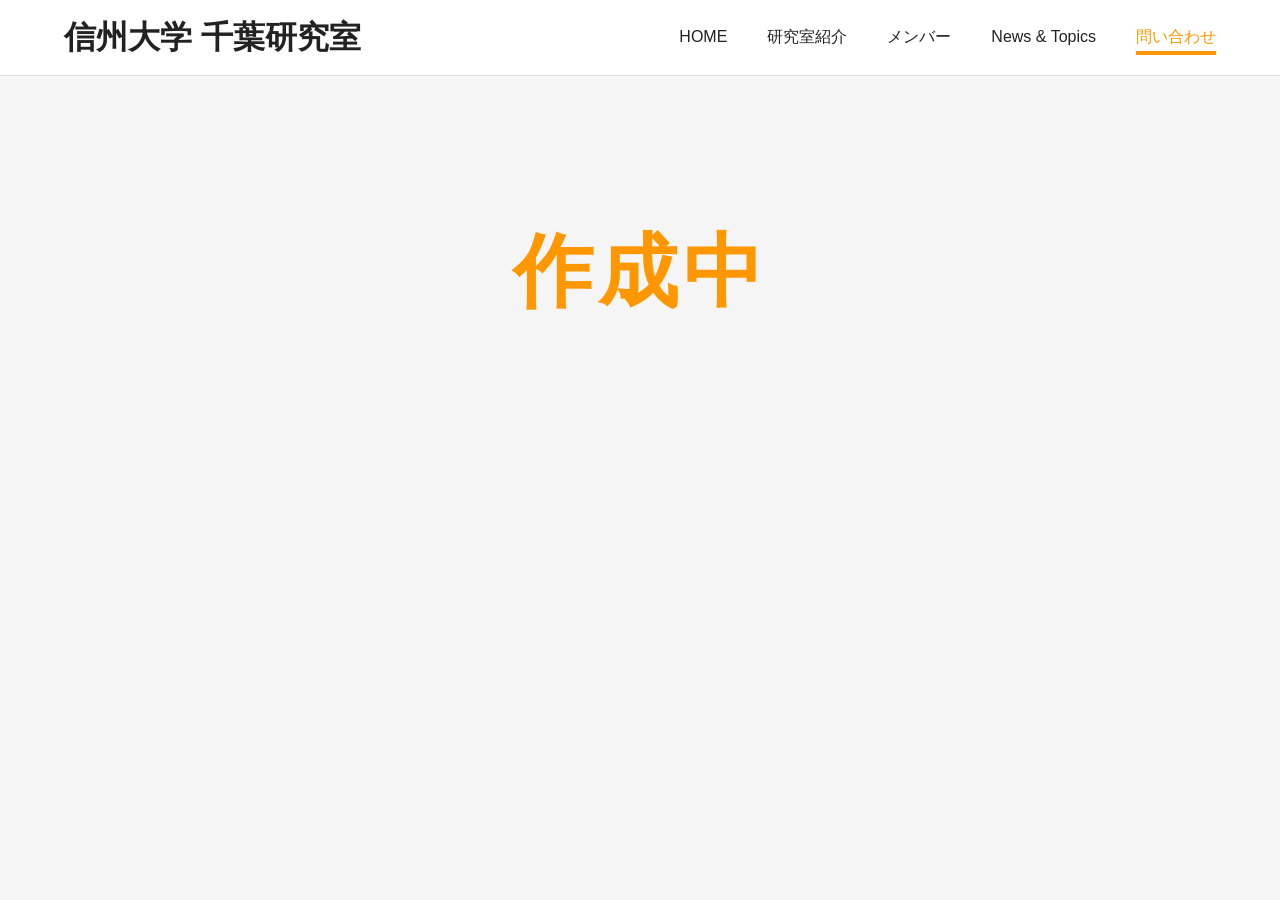
==== contact.html @ a06a0a89 "first commit" ====
<!DOCTYPE html>
<html lang="ja">

<head>

  <meta charset="UTF-8">

  <meta name="viewport"
        content="width=device-width, initial-scale=1.0">

  <title>問い合わせ</title>

  <link rel="stylesheet"
        href="style.css">

</head>

<body>

  <div id="header"></div>

  <div class="coming-soon"> 作成中 </div>

  <script>

    fetch("header.html")

      .then(response => response.text())

      .then(data => {

        document
          .getElementById("header")
          .innerHTML = data;

        document
          .getElementById("nav-contact")
          .classList.add("active");

      });

  </script>

</body>

</html>
---- style.css ----
/* =========================
   Reset
========================= */

*{
  margin:0;
  padding:0;
  box-sizing:border-box;
}

/* =========================
   Base
========================= */

body{
  font-family:
    "Yu Gothic",
    "Hiragino Sans",
    sans-serif;

  background:#f5f5f5;
  color:#222;

  line-height:1.8;
}

/* =========================
   Header
========================= */

header{
  width:100%;

  background:white;

  border-bottom:1px solid #ddd;

  position:fixed;
  top:0;
  left:0;

  z-index:1000;
}

.header-inner{
  width:90%;
  max-width:1400px;

  height:75px;

  margin:auto;

  display:flex;
  align-items:center;
  justify-content:space-between;
}

/* =========================
   Logo
========================= */

.logo{
  font-size:2rem;
  font-weight:700;

  color:#222;
}

/* =========================
   Navigation
========================= */

nav ul{
  display:flex;
  align-items:center;

  gap:40px;

  list-style:none;
}

nav a{
  text-decoration:none;

  color:#222;

  font-size:1rem;
  font-weight:500;

  position:relative;

  transition:0.3s;
}

/* hover時 */

nav a:hover{
  color:#ff9800;
}

/* activeクラス */

nav a.active{
  color:#ff9800;
}

/* active下線 */

nav a.active::after{
  content:"";

  position:absolute;

  left:0;
  bottom:-10px;

  width:100%;
  height:4px;

  background:#ff9800;
}

/* =========================
   Hero Section
========================= */

.hero{
  margin-top:75px;

  width:100%;
  min-height:650px;

  background:
    linear-gradient(
      135deg,
      #e8f1ff,
      #f5f5f5
    );

  display:flex;
  align-items:center;
  justify-content:center;

  text-align:center;

  padding:40px;
}

.hero-content h1{
  font-size:4rem;

  color:#ff9800;

  margin-bottom:25px;

  letter-spacing:2px;
}

.hero-content p{
  font-size:1.6rem;

  color:#444;
}

/* =========================
   Main Section
========================= */

main{
  width:90%;
  max-width:1200px;

  margin:80px auto;
}

.about{
  background:white;

  padding:60px;

  border-radius:12px;

  box-shadow:
    0 4px 20px rgba(0,0,0,0.08);
}

.about h2{
  font-size:2rem;

  margin-bottom:25px;

  color:#ff9800;
}

.about p{
  font-size:1.1rem;
}

/* =========================
   Responsive
========================= */

@media(max-width:1000px){

  .header-inner{
    flex-direction:column;

    height:auto;

    padding:20px 0;
  }

  nav ul{
    margin-top:15px;

    gap:20px;

    flex-wrap:wrap;

    justify-content:center;
  }

  .hero{
    padding-top:120px;
  }

  .hero-content h1{
    font-size:2.3rem;
  }

  .hero-content p{
    font-size:1.2rem;
  }

  .about{
    padding:35px;
  }
}

.coming-soon{ 
    margin-top:200px; 
    text-align:center; 
    font-size:5rem; 
    font-weight:700; 
    color:#ff9800; 
    letter-spacing:5px; 
}
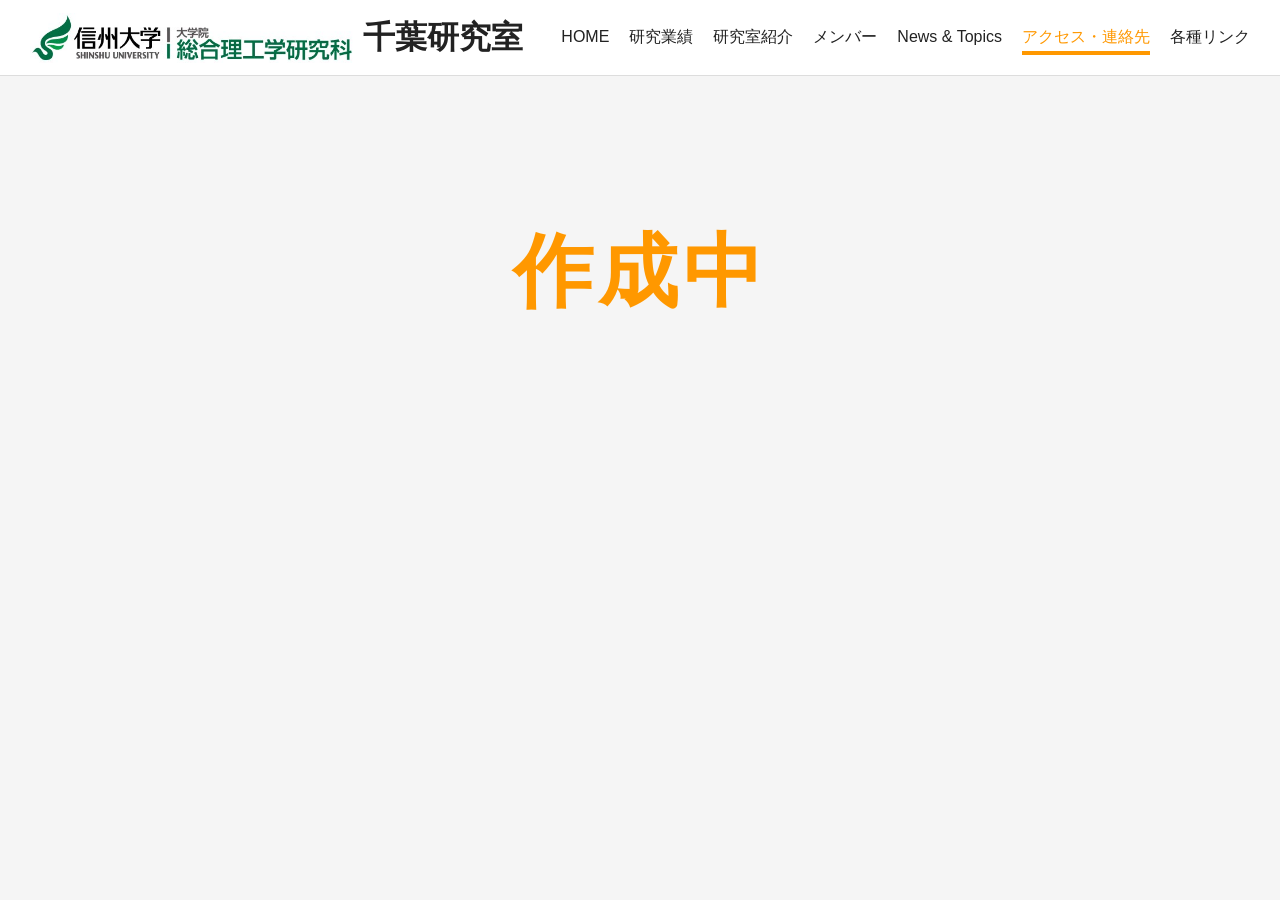
==== commit bc237b88: "問題点の修正とコード整理 - index.html の重複した DOCTYPE/html/body を削除 - HOME のメニュー強調表示が効かない問題を修正 - news.html のタイトルを「" ====
--- a/contact.html
+++ b/contact.html
@@ -2,45 +2,20 @@
 <html lang="ja">
 
 <head>
+  <meta charset="UTF-8">
+  <meta name="viewport" content="width=device-width, initial-scale=1.0">
 
-  <meta charset="UTF-8">
+  <title>アクセス・連絡先</title>
 
-  <meta name="viewport"
-        content="width=device-width, initial-scale=1.0">
-
-  <title>問い合わせ</title>
-
-  <link rel="stylesheet"
-        href="style.css">
-
+  <link rel="stylesheet" href="style.css">
+  <script src="header.js" defer></script>
 </head>
 
 <body>
 
   <div id="header"></div>
 
-  <div class="coming-soon"> 作成中 </div>
-
-  <script>
-
-    fetch("header.html")
-
-      .then(response => response.text())
-
-      .then(data => {
-
-        document
-          .getElementById("header")
-          .innerHTML = data;
-
-        document
-          .getElementById("nav-contact")
-          .classList.add("active");
-
-      });
-
-  </script>
+  <div class="coming-soon">作成中</div>
 
 </body>
-
-</html>+</html>
--- a/style.css
+++ b/style.css
@@ -1,16 +1,8 @@
-/* =========================
-   Reset
-========================= */
-
 *{
   margin:0;
   padding:0;
   box-sizing:border-box;
 }
-
-/* =========================
-   Base
-========================= */
 
 body{
   font-family:
@@ -24,10 +16,6 @@
   line-height:1.8;
 }
 
-/* =========================
-   Header
-========================= */
-
 header{
   width:100%;
 
@@ -43,38 +31,46 @@
 }
 
 .header-inner{
-  width:90%;
-  max-width:1400px;
+  width:100%;
+  max-width:none;
 
   height:75px;
 
-  margin:auto;
+  padding:0 30px;
 
   display:flex;
   align-items:center;
   justify-content:space-between;
 }
 
-/* =========================
-   Logo
-========================= */
 
 .logo{
+  display:flex;
+  align-items:center;
+  gap:10px;
+
   font-size:2rem;
   font-weight:700;
 
   color:#222;
 }
 
-/* =========================
-   Navigation
-========================= */
+.logo-img {
+  height: 50px;  
+  width: auto;
+}
+
+.title-text {
+  font-family: "Yu Gothic", serif;
+  font-size: 32px;
+  font-weight: bold;
+}
 
 nav ul{
   display:flex;
   align-items:center;
 
-  gap:40px;
+  gap:20px;
 
   list-style:none;
 }
@@ -92,19 +88,14 @@
   transition:0.3s;
 }
 
-/* hover時 */
 
 nav a:hover{
   color:#ff9800;
 }
 
-/* activeクラス */
-
 nav a.active{
   color:#ff9800;
 }
-
-/* active下線 */
 
 nav a.active::after{
   content:"";
@@ -119,10 +110,6 @@
 
   background:#ff9800;
 }
-
-/* =========================
-   Hero Section
-========================= */
 
 .hero{
   margin-top:75px;
@@ -162,10 +149,6 @@
   color:#444;
 }
 
-/* =========================
-   Main Section
-========================= */
-
 main{
   width:90%;
   max-width:1200px;
@@ -195,10 +178,6 @@
 .about p{
   font-size:1.1rem;
 }
-
-/* =========================
-   Responsive
-========================= */
 
 @media(max-width:1000px){
 
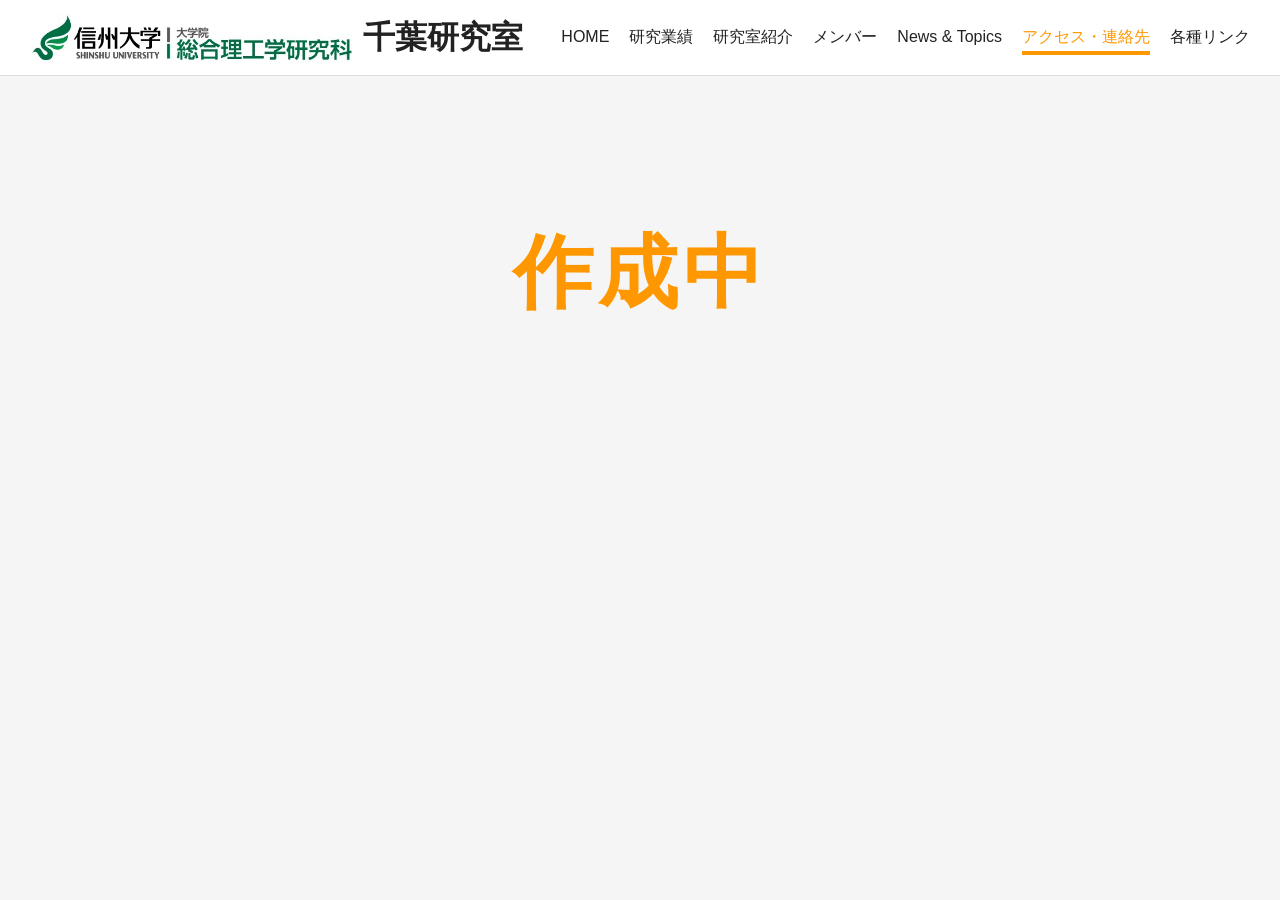
==== commit 0d186bbf: "検索エンジン向けの設定を追加 - 各ページのタイトルに研究室名・大学名を追加（トップの「HOME」を変更） - トップと News ページに description を追加 - canonical U" ====
--- a/contact.html
+++ b/contact.html
@@ -5,7 +5,8 @@
   <meta charset="UTF-8">
   <meta name="viewport" content="width=device-width, initial-scale=1.0">
 
-  <title>アクセス・連絡先</title>
+  <title>アクセス・連絡先 | 千葉研究室（信州大学）</title>
+  <link rel="canonical" href="https://shinshu-chibalab.github.io/contact.html">
 
   <link rel="stylesheet" href="style.css">
   <script src="header.js" defer></script>
--- a/style.css
+++ b/style.css
@@ -16,18 +16,20 @@
   line-height:1.8;
 }
 
+/* ヘッダーはスクロールしても上部に残す */
+#header{
+  position:sticky;
+  top:0;
+
+  z-index:1000;
+}
+
 header{
   width:100%;
 
   background:white;
 
   border-bottom:1px solid #ddd;
-
-  position:fixed;
-  top:0;
-  left:0;
-
-  z-index:1000;
 }
 
 .header-inner{
@@ -112,8 +114,6 @@
 }
 
 .hero{
-  margin-top:75px;
-
   width:100%;
   min-height:650px;
 
@@ -149,6 +149,21 @@
   color:#444;
 }
 
+.hero-video{
+  display:block;
+
+  width:100%;
+  max-width:1200px;
+  aspect-ratio:1500 / 400;
+
+  margin:40px auto 0;
+
+  border-radius:12px;
+
+  box-shadow:
+    0 4px 20px rgba(0,0,0,0.08);
+}
+
 main{
   width:90%;
   max-width:1200px;
@@ -156,7 +171,7 @@
   margin:80px auto;
 }
 
-.about{
+.card{
   background:white;
 
   padding:60px;
@@ -167,7 +182,11 @@
     0 4px 20px rgba(0,0,0,0.08);
 }
 
-.about h2{
+.card + .card{
+  margin-top:40px;
+}
+
+.card h2{
   font-size:2rem;
 
   margin-bottom:25px;
@@ -175,18 +194,91 @@
   color:#ff9800;
 }
 
-.about p{
+.card p{
   font-size:1.1rem;
 }
 
+.card p + p{
+  margin-top:1.2em;
+}
+
+/* 本文中で特に強調したい語句（オレンジの蛍光ペン風） */
+.highlight{
+  color:#e65100;
+
+  background:linear-gradient(transparent 60%, #ffe0b2 60%);
+}
+
+.news-list{
+  list-style:none;
+}
+
+.news-list li{
+  display:flex;
+  gap:30px;
+
+  padding:15px 0;
+
+  border-bottom:1px solid #eee;
+
+  font-size:1.1rem;
+}
+
+.news-list time{
+  flex-shrink:0;
+
+  color:#888;
+}
+
+.news-list a{
+  color:#222;
+}
+
+.news-list a:hover{
+  color:#ff9800;
+}
+
+.more-link{
+  display:inline-block;
+
+  margin-top:20px;
+
+  color:#ff9800;
+  font-weight:500;
+
+  text-decoration:none;
+}
+
+.more-link::after{
+  content:" →";
+}
+
+.more-link:hover{
+  text-decoration:underline;
+}
+
 @media(max-width:1000px){
+
+  /* 狭い画面ではヘッダーが高くなるので固定しない */
+  #header{
+    position:static;
+  }
 
   .header-inner{
     flex-direction:column;
 
     height:auto;
 
-    padding:20px 0;
+    padding:20px 16px;
+  }
+
+  .logo-img{
+    height:36px;
+  }
+
+  .title-text{
+    font-size:22px;
+    white-space:nowrap;
   }
 
   nav ul{
@@ -200,7 +292,7 @@
   }
 
   .hero{
-    padding-top:120px;
+    padding:40px 16px;
   }
 
   .hero-content h1{
@@ -211,13 +303,18 @@
     font-size:1.2rem;
   }
 
-  .about{
+  .card{
     padding:35px;
   }
+
+  .news-list li{
+    flex-direction:column;
+    gap:0;
+  }
 }
 
 .coming-soon{ 
-    margin-top:200px; 
+    margin-top:125px; 
     text-align:center; 
     font-size:5rem; 
     font-weight:700; 
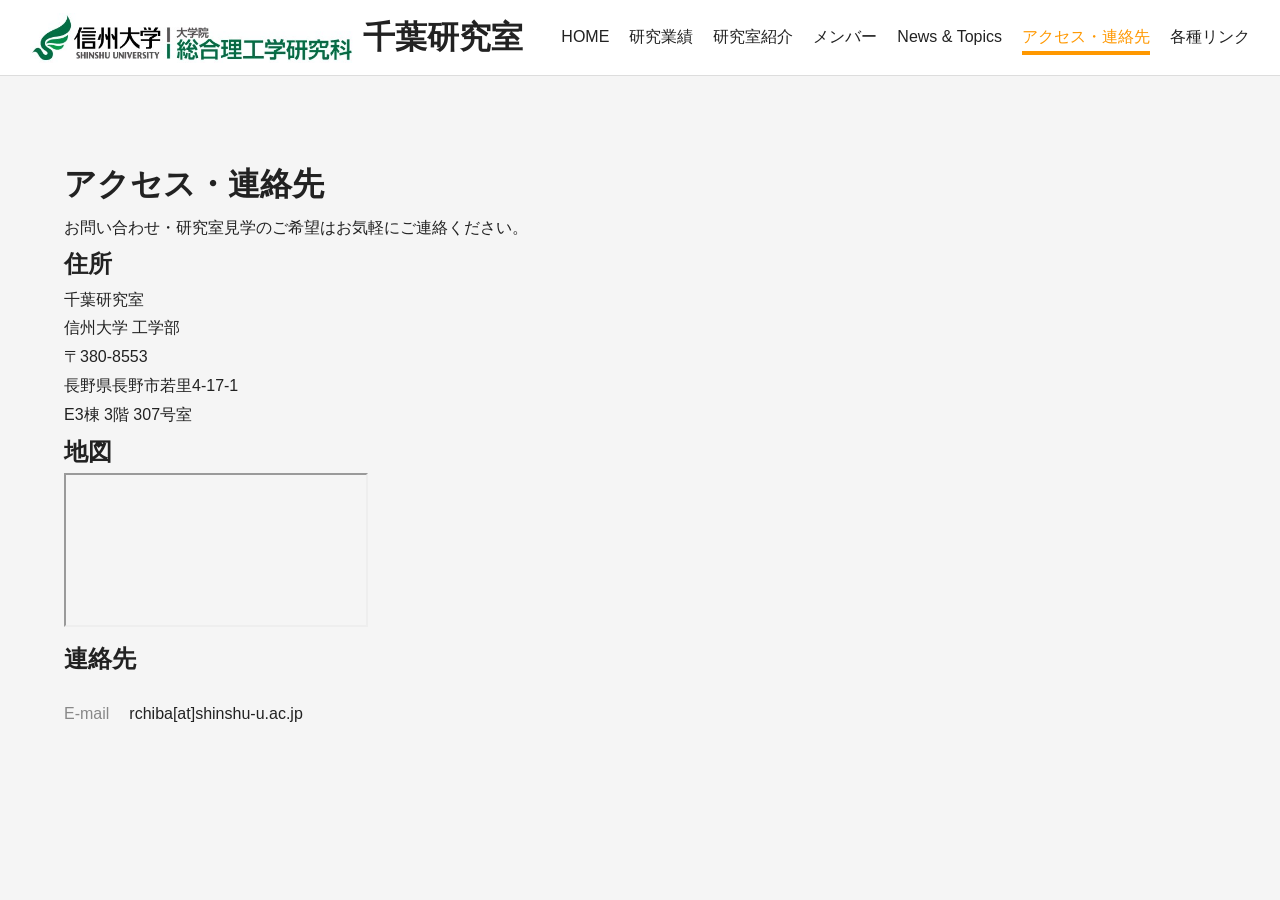
==== commit 570f82f9: "contactページを更新" ====
--- a/contact.html
+++ b/contact.html
@@ -10,13 +10,20 @@
 
   <link rel="stylesheet" href="style.css">
   <script src="header.js" defer></script>
+  <script src="contact.js" defer></script>
 </head>
 
 <body>
 
   <div id="header"></div>
+  <main class="contact-page">
+    <h1>アクセス・連絡先</h1>
+    <p class="contact-lead">お問い合わせ・研究室見学のご希望はお気軽にご連絡ください。</p>
 
-  <div class="coming-soon">作成中</div>
+    <section id="contact-address"></section>
+    <section id="contact-map"></section>
+    <section id="contact-info"></section>
+  </main>
 
 </body>
 </html>
--- a/style.css
+++ b/style.css
@@ -257,6 +257,155 @@
   text-decoration:underline;
 }
 
+/* ---------- メンバーページ ---------- */
+
+/* 教員・学生共通：左に写真、右に情報 */
+.member-card{
+  display:flex;
+  gap:40px;
+  align-items:flex-start;
+}
+
+.member-info{
+  flex:1;
+  min-width:0;
+}
+
+.faculty-photo{
+  flex-shrink:0;
+
+  width:180px;
+  aspect-ratio:3 / 4;
+
+  object-fit:cover;
+  object-position:top;
+
+  border-radius:8px;
+}
+
+.member-title{
+  color:#ff9800;
+  font-weight:700;
+}
+
+.member-name{
+  font-size:1.6rem;
+  line-height:1.4;
+}
+
+.card .member-kana{
+  color:#888;
+  font-size:0.9rem;
+}
+
+.member-details{
+  display:grid;
+  grid-template-columns:auto 1fr;
+  gap:6px 20px;
+
+  margin-top:20px;
+}
+
+.member-details dt{
+  color:#888;
+}
+
+.faculty-links{
+  display:flex;
+  flex-wrap:wrap;
+  gap:20px;
+}
+
+.grade-heading{
+  margin:30px 0 15px;
+  padding-left:12px;
+
+  border-left:4px solid #ff9800;
+
+  font-size:1.2rem;
+}
+
+.grade-heading:first-child{
+  margin-top:0;
+}
+
+/* 同じ学年の学生どうしは区切り線を入れる */
+.student-card + .student-card{
+  margin-top:30px;
+  padding-top:30px;
+
+  border-top:1px solid #eee;
+}
+
+.student-card .member-name{
+  font-size:1.3rem;
+}
+
+.student-photo{
+  flex-shrink:0;
+
+  width:120px;
+  height:120px;
+
+  margin:0 30px;
+
+  border-radius:50%;
+
+  object-fit:cover;
+  object-position:top;
+}
+
+/* 写真がない人は氏名の頭文字を表示 */
+.avatar-initial{
+  display:flex;
+  align-items:center;
+  justify-content:center;
+
+  background:#ffe0b2;
+  color:#e65100;
+
+  font-size:2.5rem;
+  font-weight:700;
+}
+
+.faculty-photo.avatar-initial{
+  font-size:4rem;
+}
+
+/* 個性を示すひとこと（吹き出し風） */
+.card .member-message{
+  position:relative;
+
+  margin-top:14px;
+  padding:10px 16px;
+
+  background:#fff3e0;
+  border-radius:10px;
+
+  font-size:1rem;
+  line-height:1.6;
+}
+
+.card .member-message::before{
+  content:"";
+
+  position:absolute;
+  top:-8px;
+  left:24px;
+
+  border:8px solid transparent;
+  border-top:0;
+  border-bottom-color:#fff3e0;
+}
+
+.message-item{
+  display:inline-block;
+}
+
+.member-info .member-message{
+  width:fit-content;
+}
+
 @media(max-width:1000px){
 
   /* 狭い画面ではヘッダーが高くなるので固定しない */
@@ -310,6 +459,36 @@
   .news-list li{
     flex-direction:column;
     gap:0;
+  }
+
+  .member-card{
+    flex-direction:column;
+    align-items:center;
+    gap:20px;
+  }
+
+  .member-info{
+    width:100%;
+  }
+
+  .member-card .member-title,
+  .member-card .member-name,
+  .member-card .member-kana{
+    text-align:center;
+  }
+
+  .student-photo{
+    margin:0;
+  }
+
+  /* 狭い画面では項目名の下に内容を置く */
+  .member-details{
+    grid-template-columns:1fr;
+    gap:0;
+  }
+
+  .member-details dd + dt{
+    margin-top:10px;
   }
 }
 
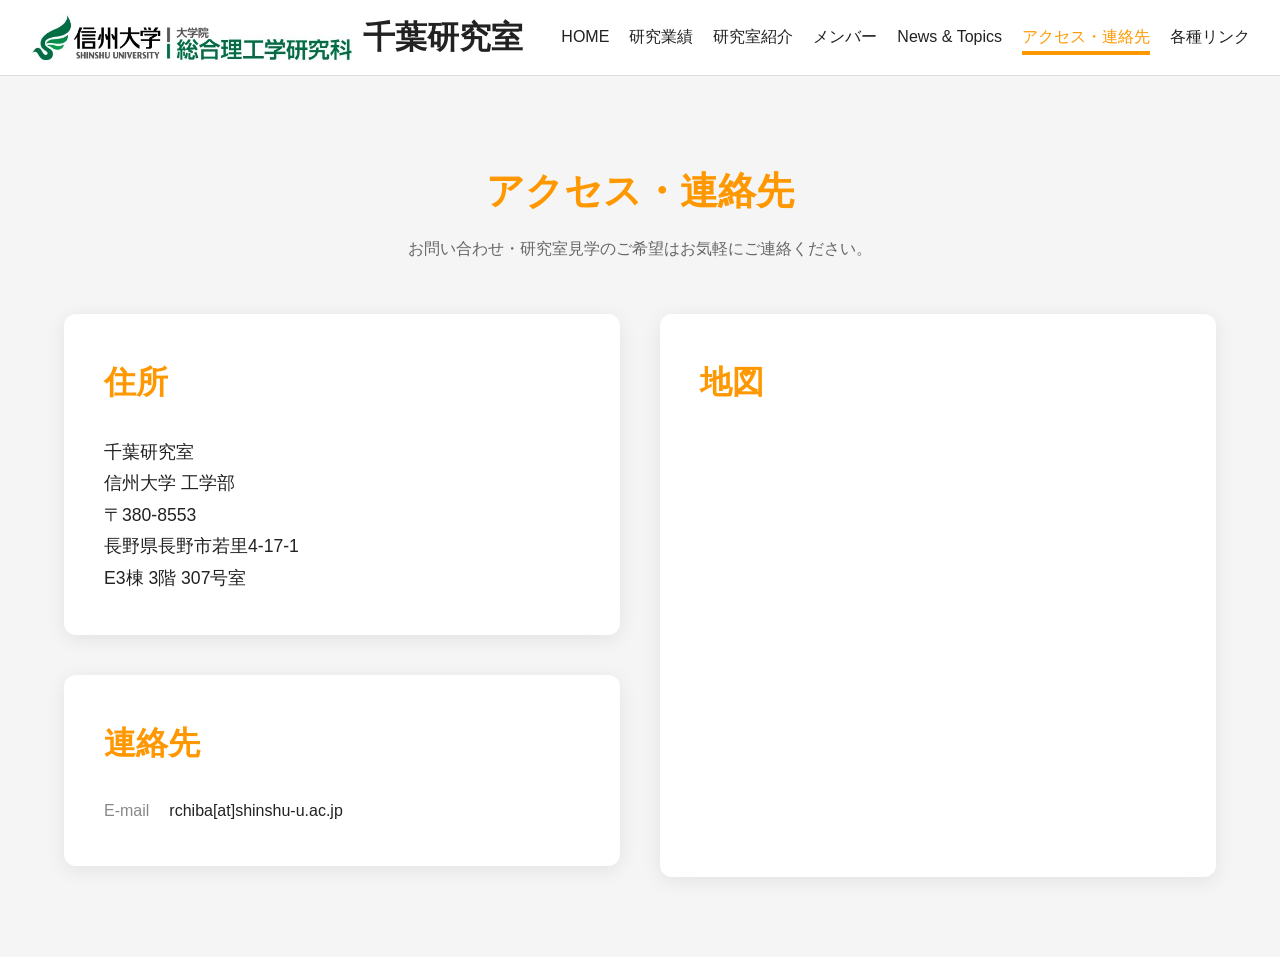
==== commit 0c749f86: "contactページを更新" ====
--- a/contact.html
+++ b/contact.html
@@ -20,9 +20,15 @@
     <h1>アクセス・連絡先</h1>
     <p class="contact-lead">お問い合わせ・研究室見学のご希望はお気軽にご連絡ください。</p>
 
-    <section id="contact-address"></section>
-    <section id="contact-map"></section>
-    <section id="contact-info"></section>
+    <div class="contact-grid">
+      <div class="contact-col">
+        <section id="contact-address" class="card"></section>
+        <section id="contact-info" class="card"></section>
+      </div>
+      <div class="contact-col">
+        <section id="contact-map" class="card"></section>
+      </div>
+    </div>
   </main>
 
 </body>
--- a/style.css
+++ b/style.css
@@ -499,4 +499,61 @@
     font-weight:700; 
     color:#ff9800; 
     letter-spacing:5px; 
+}
+
+/* contactページのcss */
+.contact-page h1{
+  font-size:2.4rem;
+  text-align:center;
+  color:#ff9800;
+}
+
+.contact-lead{
+  margin:10px 0 50px;
+  text-align:center;
+  color:#666;
+}
+
+.contact-grid{
+  display:grid;
+  grid-template-columns:1fr 1fr;
+  gap:40px;
+  align-items:start;
+}
+
+.contact-col{
+  display:flex;
+  flex-direction:column;
+  gap:40px;
+}
+
+.contact-col .card + .card{
+  margin-top:0;
+}
+
+.contact-grid .card{
+  padding:40px;
+}
+
+.contact-heading{
+  font-size:1.5rem;
+  margin-bottom:20px;
+  color:#ff9800;
+}
+
+.contact-map-frame{
+  display:block;
+  width:100%;
+  height:400px;
+  border:0;
+  border-radius:8px;
+}
+
+@media(max-width:1000px){
+  .contact-grid{
+    grid-template-columns:1fr;
+  }
+  .contact-grid .card{
+    padding:30px;
+  }
 }
